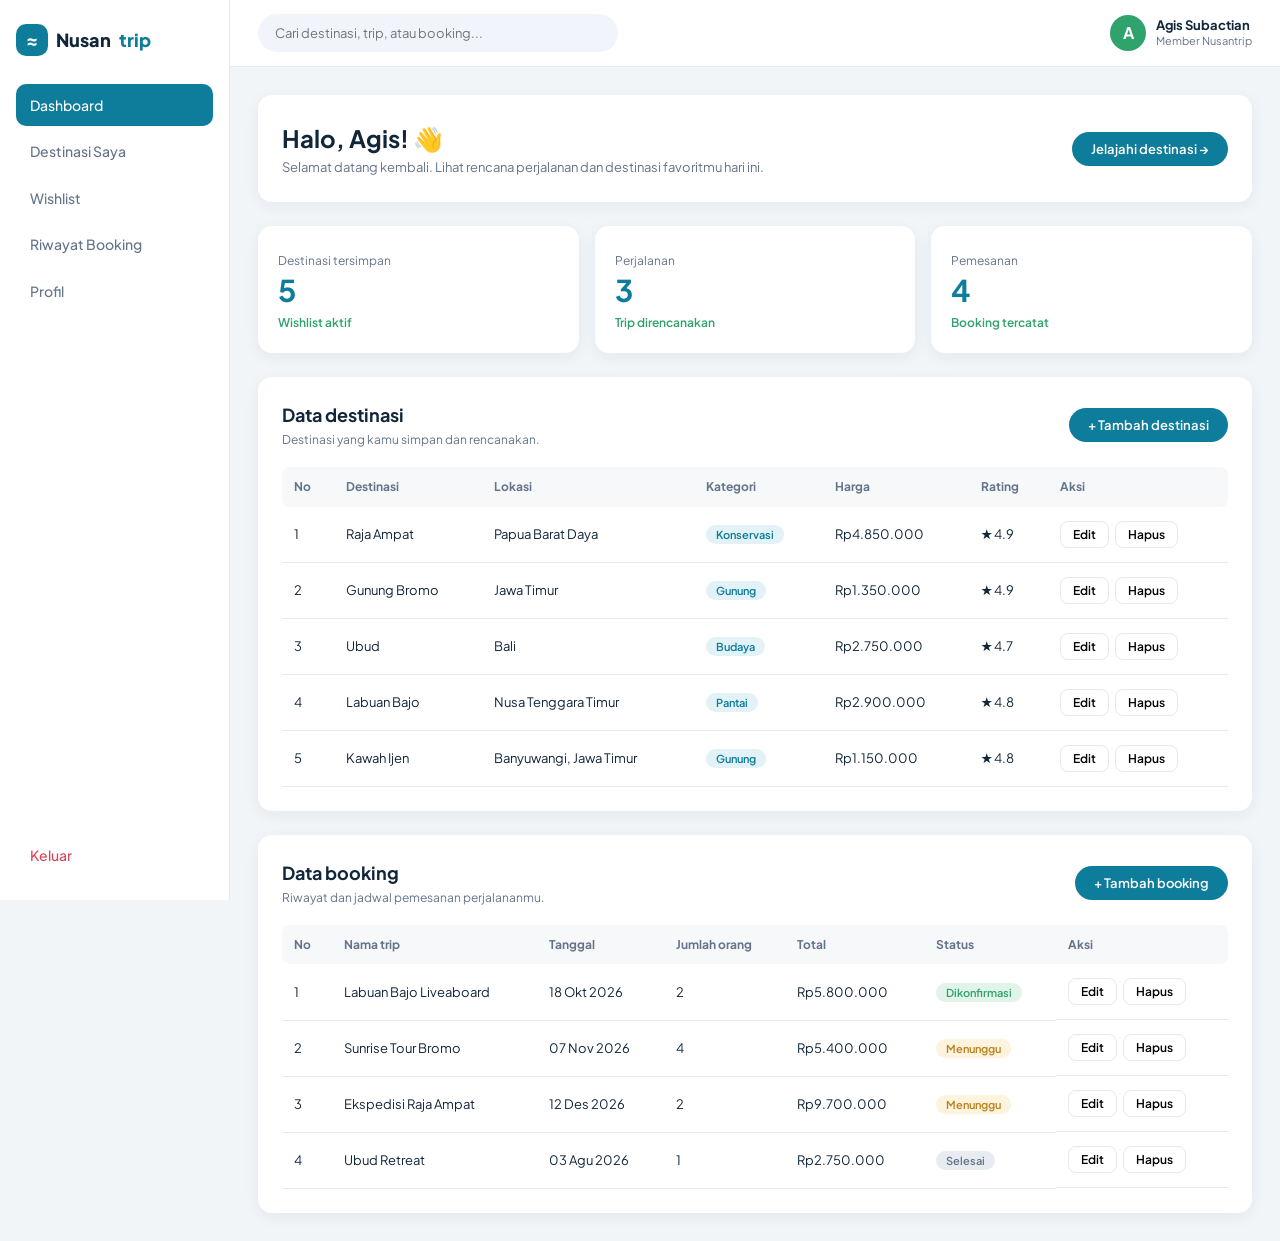
==== dashboard.html @ 66667c6d "BAB 2 CSS: Tambah halaman dan styling dashboard" ====
<!DOCTYPE html>
<html lang="id">
<head>
  <meta charset="UTF-8">
  <meta name="viewport" content="width=device-width, initial-scale=1">
  <title>Dashboard - Nusantrip</title>
  <link rel="preconnect" href="https://fonts.googleapis.com">
  <link rel="preconnect" href="https://fonts.gstatic.com" crossorigin>
  <link href="https://fonts.googleapis.com/css2?family=Plus+Jakarta+Sans:wght@400;500;600;700;800&display=swap" rel="stylesheet">
  <link rel="stylesheet" href="css/style.css">
  <link rel="stylesheet" href="css/dashboard.css">
</head>
<body class="dash">

  <aside class="sidebar">
    <a href="index.html" class="logo"><span class="logo-icon">≈</span>Nusan<span>trip</span></a>
    <nav>
      <a href="dashboard.html" class="active">Dashboard</a>
      <a href="#destinasi">Destinasi Saya</a>
      <a href="#">Wishlist</a>
      <a href="#booking">Riwayat Booking</a>
      <a href="#">Profil</a>
    </nav>
    <a href="index.html" class="logout">Keluar</a>
  </aside>

  <div class="content">
    <header class="topbar">
      <input type="search" placeholder="Cari destinasi, trip, atau booking..." aria-label="Cari">
      <div class="user"><span class="avatar">A</span><div><strong>Agis Subactian</strong><small>Member Nusantrip</small></div></div>
    </header>

    <main>
      <section class="hello">
        <div>
          <h1>Halo, Agis! 👋</h1>
          <p>Selamat datang kembali. Lihat rencana perjalanan dan destinasi favoritmu hari ini.</p>
        </div>
        <a href="index.html#destinasi" class="btn btn-primary btn-sm">Jelajahi destinasi →</a>
      </section>

      <section class="stats">
        <div class="stat"><small>Destinasi tersimpan</small><strong>5</strong><span>Wishlist aktif</span></div>
        <div class="stat"><small>Perjalanan</small><strong>3</strong><span>Trip direncanakan</span></div>
        <div class="stat"><small>Pemesanan</small><strong>4</strong><span>Booking tercatat</span></div>
      </section>

      <!-- DATA 1: Destinasi -->
      <section class="panel" id="destinasi">
        <div class="panel-head">
          <div><h2>Data destinasi</h2><p>Destinasi yang kamu simpan dan rencanakan.</p></div>
          <button class="btn btn-primary btn-sm">+ Tambah destinasi</button>
        </div>
        <div class="table-wrap">
          <table>
            <thead>
              <tr><th>No</th><th>Destinasi</th><th>Lokasi</th><th>Kategori</th><th>Harga</th><th>Rating</th><th>Aksi</th></tr>
            </thead>
            <tbody>
              <tr><td>1</td><td>Raja Ampat</td><td>Papua Barat Daya</td><td><span class="pill">Konservasi</span></td><td>Rp4.850.000</td><td>★ 4.9</td><td class="act"><button>Edit</button><button class="del">Hapus</button></td></tr>
              <tr><td>2</td><td>Gunung Bromo</td><td>Jawa Timur</td><td><span class="pill">Gunung</span></td><td>Rp1.350.000</td><td>★ 4.9</td><td class="act"><button>Edit</button><button class="del">Hapus</button></td></tr>
              <tr><td>3</td><td>Ubud</td><td>Bali</td><td><span class="pill">Budaya</span></td><td>Rp2.750.000</td><td>★ 4.7</td><td class="act"><button>Edit</button><button class="del">Hapus</button></td></tr>
              <tr><td>4</td><td>Labuan Bajo</td><td>Nusa Tenggara Timur</td><td><span class="pill">Pantai</span></td><td>Rp2.900.000</td><td>★ 4.8</td><td class="act"><button>Edit</button><button class="del">Hapus</button></td></tr>
              <tr><td>5</td><td>Kawah Ijen</td><td>Banyuwangi, Jawa Timur</td><td><span class="pill">Gunung</span></td><td>Rp1.150.000</td><td>★ 4.8</td><td class="act"><button>Edit</button><button class="del">Hapus</button></td></tr>
            </tbody>
          </table>
        </div>
      </section>

      <!-- DATA 2: Booking -->
      <section class="panel" id="booking">
        <div class="panel-head">
          <div><h2>Data booking</h2><p>Riwayat dan jadwal pemesanan perjalananmu.</p></div>
          <button class="btn btn-primary btn-sm">+ Tambah booking</button>
        </div>
        <div class="table-wrap">
          <table>
            <thead>
              <tr><th>No</th><th>Nama trip</th><th>Tanggal</th><th>Jumlah orang</th><th>Total</th><th>Status</th><th>Aksi</th></tr>
            </thead>
            <tbody>
              <tr><td>1</td><td>Labuan Bajo Liveaboard</td><td>18 Okt 2026</td><td>2</td><td>Rp5.800.000</td><td><span class="status ok">Dikonfirmasi</span></td><td class="act"><button>Edit</button><button class="del">Hapus</button></td></tr>
              <tr><td>2</td><td>Sunrise Tour Bromo</td><td>07 Nov 2026</td><td>4</td><td>Rp5.400.000</td><td><span class="status wait">Menunggu</span></td><td class="act"><button>Edit</button><button class="del">Hapus</button></td></tr>
              <tr><td>3</td><td>Ekspedisi Raja Ampat</td><td>12 Des 2026</td><td>2</td><td>Rp9.700.000</td><td><span class="status wait">Menunggu</span></td><td class="act"><button>Edit</button><button class="del">Hapus</button></td></tr>
              <tr><td>4</td><td>Ubud Retreat</td><td>03 Agu 2026</td><td>1</td><td>Rp2.750.000</td><td><span class="status done">Selesai</span></td><td class="act"><button>Edit</button><button class="del">Hapus</button></td></tr>
            </tbody>
          </table>
        </div>
      </section>
    </main>
  </div>

</body>
</html>
---- css/style.css ----
/* ===== Variabel & reset ===== */
:root {
  --primary: #0e7c9b;
  --primary-dark: #0a6179;
  --accent: #2fa36b;
  --ink: #12263a;
  --muted: #64748b;
  --cream: #f7f3ec;
  --line: #e5e9ee;
  --white: #ffffff;
  --footer: #0f1f2c;
  --radius: 14px;
  --font: "Plus Jakarta Sans", system-ui, -apple-system, "Segoe UI", sans-serif;
}

* { margin: 0; padding: 0; box-sizing: border-box; }
html { scroll-behavior: smooth; }
body { font-family: var(--font); color: var(--ink); background: var(--white); line-height: 1.6; }
img { display: block; width: 100%; height: 100%; object-fit: cover; }
a { color: inherit; text-decoration: none; }
ul { list-style: none; }
.container { width: 100%; max-width: 1200px; margin: 0 auto; padding: 0 24px; }

:focus-visible { outline: 3px solid var(--accent); outline-offset: 2px; }

/* ===== Tombol ===== */
.btn {
  display: inline-flex; align-items: center; justify-content: center; gap: 6px;
  padding: 12px 22px; border-radius: 999px; border: 1px solid transparent;
  font: 600 14px var(--font); cursor: pointer; transition: background .2s, color .2s;
}
.btn-sm { padding: 8px 18px; font-size: 13px; }
.btn-primary { background: var(--primary); color: var(--white); }
.btn-primary:hover { background: var(--primary-dark); }
.btn-outline { background: var(--white); color: var(--ink); border-color: var(--line); }
.btn-outline:hover { border-color: var(--primary); color: var(--primary); }
.btn-white { background: var(--white); color: var(--ink); }
.btn-white:hover { background: var(--cream); }

/* ===== Logo & navbar ===== */
.logo { display: inline-flex; align-items: center; gap: 8px; font-weight: 800; font-size: 18px; }
.logo span:last-child { color: var(--primary); }
.logo-icon {
  display: grid; place-items: center; width: 32px; height: 32px; border-radius: 10px;
  background: var(--primary); color: var(--white) !important; font-size: 18px;
}
.navbar { position: sticky; top: 0; z-index: 10; background: var(--white); border-bottom: 1px solid var(--line); }
.navbar-inner { display: flex; align-items: center; justify-content: space-between; height: 68px; }
.nav-menu { display: flex; align-items: center; flex: 1; justify-content: space-between; margin-left: 48px; }
.nav-menu ul { display: flex; gap: 32px; margin: 0 auto; }
.nav-menu ul a { font-size: 14px; font-weight: 500; color: var(--muted); padding: 6px 0; }
.nav-menu ul a:hover, .nav-menu ul a.active { color: var(--primary); }
.nav-menu ul a.active { border-bottom: 2px solid var(--primary); }
.nav-actions { display: flex; gap: 10px; }
.menu-toggle, .hamburger { display: none; }

/* ===== Footer ===== */
.footer { background: var(--footer); color: #c6d2dc; padding: 56px 0 24px; }
.footer .logo { color: var(--white); }
.footer-grid { display: grid; grid-template-columns: 1.6fr 1fr 1fr 1.2fr; gap: 40px; }
.footer-brand p { margin-top: 14px; font-size: 13px; max-width: 280px; }
.footer h4 { color: var(--white); font-size: 14px; margin-bottom: 14px; }
.footer li { font-size: 13px; margin-bottom: 8px; }
.footer a:hover { color: var(--white); }
.footer-bottom {
  display: flex; justify-content: space-between; gap: 12px; flex-wrap: wrap;
  margin-top: 40px; padding-top: 20px; border-top: 1px solid rgba(255,255,255,.12); font-size: 12px;
}

/* ===== Responsive: navbar & footer ===== */
@media (max-width: 900px) {
  .footer-grid { grid-template-columns: 1fr 1fr; }
}
@media (max-width: 768px) {
  .hamburger {
    display: grid; place-items: center; width: 40px; height: 40px; cursor: pointer;
    border: 1px solid var(--line); border-radius: 10px; font-size: 20px;
  }
  .nav-menu {
    display: none; position: absolute; top: 68px; left: 0; right: 0; margin: 0;
    flex-direction: column; align-items: stretch; gap: 16px; padding: 20px 24px;
    background: var(--white); border-bottom: 1px solid var(--line);
  }
  .menu-toggle:checked ~ .nav-menu { display: flex; }
  .nav-menu ul { flex-direction: column; gap: 8px; margin: 0; }
  .nav-actions .btn { flex: 1; }
}
@media (max-width: 520px) {
  .footer-grid { grid-template-columns: 1fr; }
}
---- css/dashboard.css ----
/* ===== Layout dashboard ===== */
.dash { background: #f1f5f8; display: flex; min-height: 100vh; }

.sidebar {
  position: sticky; top: 0; align-self: flex-start; height: 100vh; width: 230px; flex-shrink: 0;
  display: flex; flex-direction: column; gap: 28px; padding: 24px 16px;
  background: var(--white); border-right: 1px solid var(--line);
}
.sidebar nav { display: flex; flex-direction: column; gap: 4px; flex: 1; }
.sidebar nav a, .logout {
  padding: 10px 14px; border-radius: 10px; font-size: 14px; font-weight: 500; color: var(--muted);
}
.sidebar nav a:hover { background: #eef5f8; color: var(--primary); }
.sidebar nav a.active { background: var(--primary); color: var(--white); }
.logout { color: #d6455a; }
.logout:hover { background: #fdecef; }

.content { flex: 1; min-width: 0; }
.topbar {
  display: flex; justify-content: space-between; align-items: center; gap: 16px;
  padding: 14px 28px; background: var(--white); border-bottom: 1px solid var(--line);
}
.topbar input {
  width: 100%; max-width: 360px; padding: 10px 16px; font: 13px var(--font);
  background: #f1f4fb; border: 1px solid transparent; border-radius: 999px;
}
.topbar input:focus { outline: none; border-color: var(--primary); background: var(--white); }
.user { display: flex; align-items: center; gap: 10px; }
.user strong, .user small { display: block; line-height: 1.3; font-size: 13px; }
.user small { font-size: 11px; color: var(--muted); }
.avatar {
  display: grid; place-items: center; width: 36px; height: 36px; border-radius: 50%;
  background: var(--accent); color: var(--white); font-weight: 700;
}

main { padding: 28px; display: flex; flex-direction: column; gap: 24px; }

/* ===== Sapaan & ringkasan ===== */
.hello {
  display: flex; justify-content: space-between; align-items: center; gap: 16px;
  padding: 24px; background: var(--white); border-radius: var(--radius);
  box-shadow: 0 4px 16px rgba(18, 38, 58, .06);
}
.hello h1 { font-size: 24px; }
.hello p { font-size: 13px; color: var(--muted); }
.stats { display: grid; grid-template-columns: repeat(3, 1fr); gap: 16px; }
.stat {
  padding: 20px; background: var(--white); border-radius: var(--radius);
  box-shadow: 0 4px 16px rgba(18, 38, 58, .06);
}
.stat small { font-size: 12px; color: var(--muted); }
.stat strong { display: block; font-size: 30px; line-height: 1.2; color: var(--primary); }
.stat span { font-size: 12px; color: var(--accent); font-weight: 600; }

/* ===== Panel & tabel ===== */
.panel { padding: 24px; background: var(--white); border-radius: var(--radius); box-shadow: 0 4px 16px rgba(18, 38, 58, .06); }
.panel-head { display: flex; justify-content: space-between; align-items: center; gap: 16px; margin-bottom: 18px; }
.panel-head h2 { font-size: 18px; }
.panel-head p { font-size: 12px; color: var(--muted); }
.table-wrap { overflow-x: auto; }
table { width: 100%; border-collapse: collapse; font-size: 13px; min-width: 640px; }
th { text-align: left; padding: 10px 12px; font-size: 12px; color: var(--muted); background: #f6f8fa; }
th:first-child { border-radius: 8px 0 0 8px; }
th:last-child { border-radius: 0 8px 8px 0; }
td { padding: 14px 12px; border-bottom: 1px solid var(--line); }
tbody tr:hover { background: #fafcfd; }

.pill { padding: 3px 10px; border-radius: 999px; background: #e3f2f6; color: var(--primary); font-size: 11px; font-weight: 600; }
.status { padding: 3px 10px; border-radius: 999px; font-size: 11px; font-weight: 600; }
.status.ok { background: #e2f4ea; color: var(--accent); }
.status.wait { background: #fdf3de; color: #b9801a; }
.status.done { background: #e8ecf1; color: var(--muted); }

.act { display: flex; gap: 6px; }
.act button {
  padding: 5px 12px; border: 1px solid var(--line); border-radius: 8px;
  background: var(--white); font: 600 12px var(--font); cursor: pointer;
}
.act button:hover { border-color: var(--primary); color: var(--primary); }
.act .del:hover { border-color: #d6455a; color: #d6455a; }

/* ===== Responsive: Dashboard ===== */
@media (max-width: 900px) {
  .dash { flex-direction: column; }
  .sidebar {
    position: static; height: auto; width: 100%; flex-direction: row; align-items: center;
    flex-wrap: wrap; gap: 12px; padding: 14px 16px; border-right: 0; border-bottom: 1px solid var(--line);
  }
  .sidebar nav { flex-direction: row; flex-wrap: wrap; flex: 1 1 100%; order: 3; }
  .sidebar nav a { padding: 8px 12px; font-size: 13px; }
  .logout { margin-left: auto; }
}
@media (max-width: 640px) {
  .topbar { padding: 12px 16px; }
  .user div { display: none; }
  main { padding: 16px; }
  .hello, .panel-head { flex-direction: column; align-items: flex-start; }
  .stats { grid-template-columns: 1fr; }
  .hello h1 { font-size: 20px; }
}
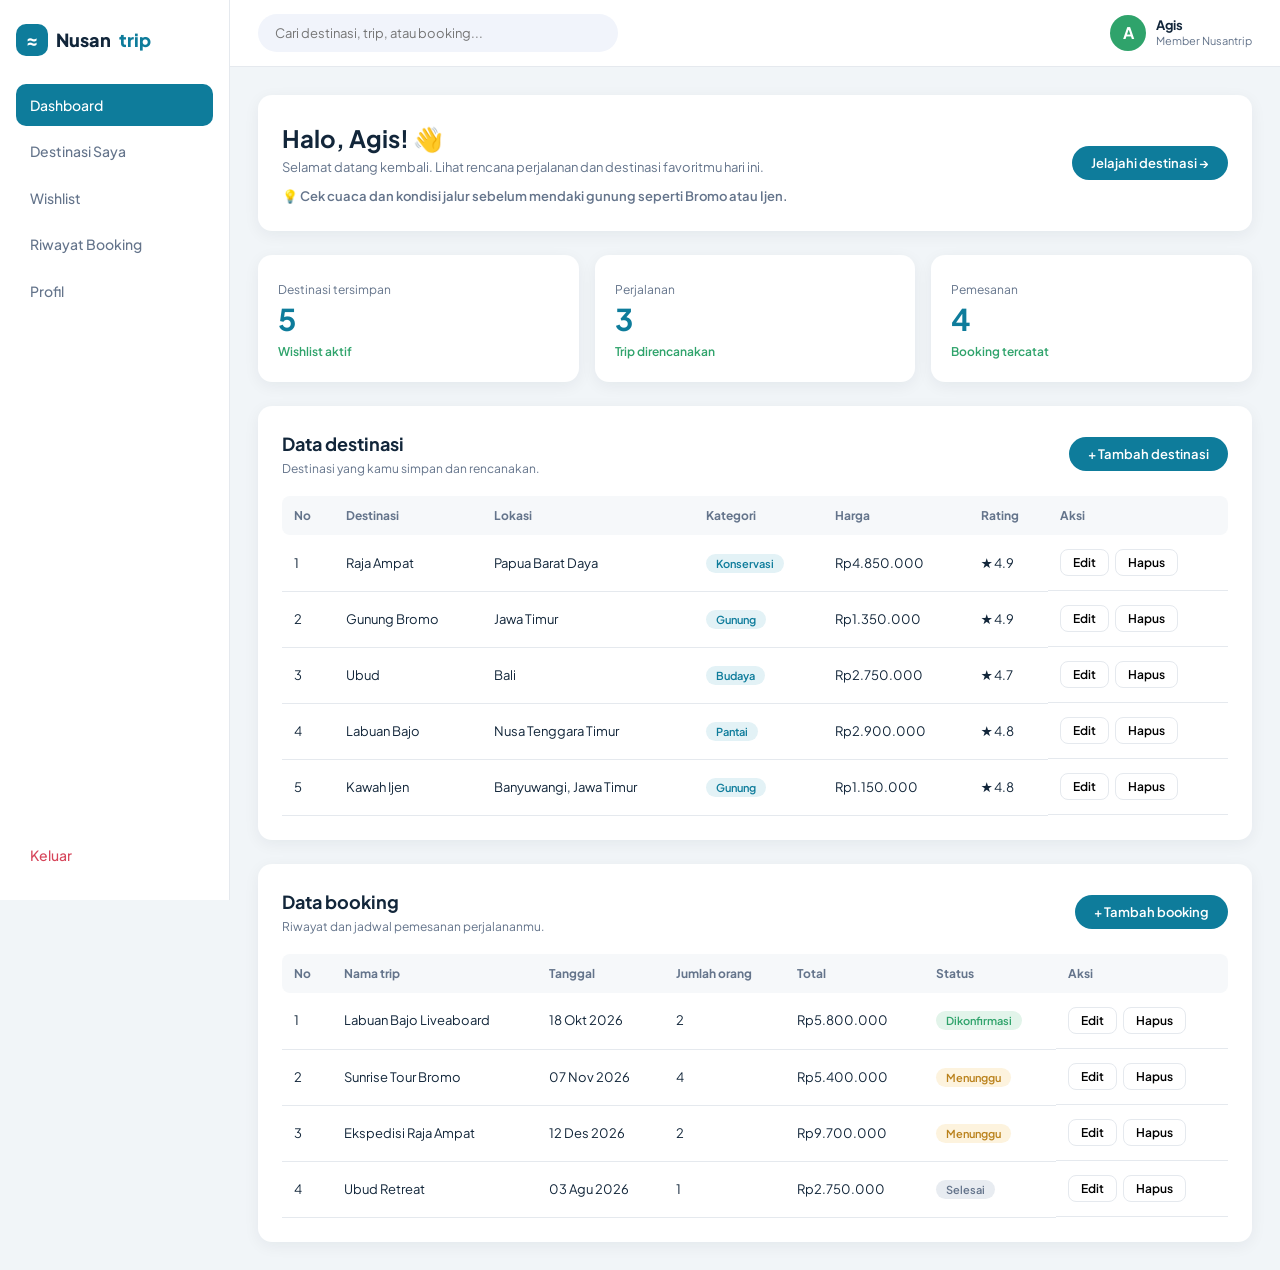
==== commit 0cf3da82: "BAB 4 JS: Tambah popup box, event, web storage, fetch, dan popup modal" ====
--- a/dashboard.html
+++ b/dashboard.html
@@ -1,94 +1,193 @@
-<!DOCTYPE html>
+<!doctype html>
 <html lang="id">
-<head>
-  <meta charset="UTF-8">
-  <meta name="viewport" content="width=device-width, initial-scale=1">
-  <title>Dashboard - Nusantrip</title>
-  <link rel="preconnect" href="https://fonts.googleapis.com">
-  <link rel="preconnect" href="https://fonts.gstatic.com" crossorigin>
-  <link href="https://fonts.googleapis.com/css2?family=Plus+Jakarta+Sans:wght@400;500;600;700;800&display=swap" rel="stylesheet">
-  <link rel="stylesheet" href="css/style.css">
-  <link rel="stylesheet" href="css/dashboard.css">
-</head>
-<body class="dash">
+  <head>
+    <meta charset="UTF-8" />
+    <meta name="viewport" content="width=device-width, initial-scale=1" />
+    <title>Dashboard - Nusantrip</title>
+    <link rel="preconnect" href="https://fonts.googleapis.com" />
+    <link rel="preconnect" href="https://fonts.gstatic.com" crossorigin />
+    <link href="https://fonts.googleapis.com/css2?family=Plus+Jakarta+Sans:wght@400;500;600;700;800&display=swap" rel="stylesheet" />
+    <link rel="stylesheet" href="css/style.css" />
+    <link rel="stylesheet" href="css/dashboard.css" />
+  </head>
+  <body class="dash">
+    <aside class="sidebar">
+      <a href="index.html" class="logo"><span class="logo-icon">≈</span>Nusan<span>trip</span></a>
+      <nav>
+        <a href="dashboard.html" class="active">Dashboard</a>
+        <a href="#destinasi">Destinasi Saya</a>
+        <a href="#">Wishlist</a>
+        <a href="#booking">Riwayat Booking</a>
+        <a href="#">Profil</a>
+      </nav>
+      <a href="index.html" class="logout" id="logout">Keluar</a>
+    </aside>
 
-  <aside class="sidebar">
-    <a href="index.html" class="logo"><span class="logo-icon">≈</span>Nusan<span>trip</span></a>
-    <nav>
-      <a href="dashboard.html" class="active">Dashboard</a>
-      <a href="#destinasi">Destinasi Saya</a>
-      <a href="#">Wishlist</a>
-      <a href="#booking">Riwayat Booking</a>
-      <a href="#">Profil</a>
-    </nav>
-    <a href="index.html" class="logout">Keluar</a>
-  </aside>
+    <div class="content">
+      <header class="topbar">
+        <input type="search" id="cari" placeholder="Cari destinasi, trip, atau booking..." aria-label="Cari" />
+        <div class="user">
+          <span class="avatar">A</span>
+          <div><strong>Agis Subactian</strong><small>Member Nusantrip</small></div>
+        </div>
+      </header>
 
-  <div class="content">
-    <header class="topbar">
-      <input type="search" placeholder="Cari destinasi, trip, atau booking..." aria-label="Cari">
-      <div class="user"><span class="avatar">A</span><div><strong>Agis Subactian</strong><small>Member Nusantrip</small></div></div>
-    </header>
+      <main>
+        <section class="hello">
+          <div>
+            <h1 id="sapaan">Halo, Agis! 👋</h1>
+            <p>Selamat datang kembali. Lihat rencana perjalanan dan destinasi favoritmu hari ini.</p>
+            <p id="tips" class="tips">Memuat tips...</p>
+          </div>
+          <a href="index.html#destinasi" class="btn btn-primary btn-sm">Jelajahi destinasi →</a>
+        </section>
 
-    <main>
-      <section class="hello">
-        <div>
-          <h1>Halo, Agis! 👋</h1>
-          <p>Selamat datang kembali. Lihat rencana perjalanan dan destinasi favoritmu hari ini.</p>
-        </div>
-        <a href="index.html#destinasi" class="btn btn-primary btn-sm">Jelajahi destinasi →</a>
-      </section>
+        <section class="stats">
+          <div class="stat"><small>Destinasi tersimpan</small><strong>5</strong><span>Wishlist aktif</span></div>
+          <div class="stat"><small>Perjalanan</small><strong>3</strong><span>Trip direncanakan</span></div>
+          <div class="stat"><small>Pemesanan</small><strong>4</strong><span>Booking tercatat</span></div>
+        </section>
 
-      <section class="stats">
-        <div class="stat"><small>Destinasi tersimpan</small><strong>5</strong><span>Wishlist aktif</span></div>
-        <div class="stat"><small>Perjalanan</small><strong>3</strong><span>Trip direncanakan</span></div>
-        <div class="stat"><small>Pemesanan</small><strong>4</strong><span>Booking tercatat</span></div>
-      </section>
+        <!-- DATA 1: Destinasi -->
+        <section class="panel" id="destinasi">
+          <div class="panel-head">
+            <div>
+              <h2>Data destinasi</h2>
+              <p>Destinasi yang kamu simpan dan rencanakan.</p>
+            </div>
+            <button class="btn btn-primary btn-sm" id="tambah-destinasi">+ Tambah destinasi</button>
+          </div>
+          <div class="table-wrap">
+            <table>
+              <thead>
+                <tr>
+                  <th>No</th>
+                  <th>Destinasi</th>
+                  <th>Lokasi</th>
+                  <th>Kategori</th>
+                  <th>Harga</th>
+                  <th>Rating</th>
+                  <th>Aksi</th>
+                </tr>
+              </thead>
+              <tbody id="tbody-destinasi">
+                <tr>
+                  <td>1</td>
+                  <td>Raja Ampat</td>
+                  <td>Papua Barat Daya</td>
+                  <td><span class="pill">Konservasi</span></td>
+                  <td>Rp4.850.000</td>
+                  <td>★ 4.9</td>
+                  <td class="act"><button>Edit</button><button class="del">Hapus</button></td>
+                </tr>
+                <tr>
+                  <td>2</td>
+                  <td>Gunung Bromo</td>
+                  <td>Jawa Timur</td>
+                  <td><span class="pill">Gunung</span></td>
+                  <td>Rp1.350.000</td>
+                  <td>★ 4.9</td>
+                  <td class="act"><button>Edit</button><button class="del">Hapus</button></td>
+                </tr>
+                <tr>
+                  <td>3</td>
+                  <td>Ubud</td>
+                  <td>Bali</td>
+                  <td><span class="pill">Budaya</span></td>
+                  <td>Rp2.750.000</td>
+                  <td>★ 4.7</td>
+                  <td class="act"><button>Edit</button><button class="del">Hapus</button></td>
+                </tr>
+                <tr>
+                  <td>4</td>
+                  <td>Labuan Bajo</td>
+                  <td>Nusa Tenggara Timur</td>
+                  <td><span class="pill">Pantai</span></td>
+                  <td>Rp2.900.000</td>
+                  <td>★ 4.8</td>
+                  <td class="act"><button>Edit</button><button class="del">Hapus</button></td>
+                </tr>
+                <tr>
+                  <td>5</td>
+                  <td>Kawah Ijen</td>
+                  <td>Banyuwangi, Jawa Timur</td>
+                  <td><span class="pill">Gunung</span></td>
+                  <td>Rp1.150.000</td>
+                  <td>★ 4.8</td>
+                  <td class="act"><button>Edit</button><button class="del">Hapus</button></td>
+                </tr>
+              </tbody>
+            </table>
+          </div>
+        </section>
 
-      <!-- DATA 1: Destinasi -->
-      <section class="panel" id="destinasi">
-        <div class="panel-head">
-          <div><h2>Data destinasi</h2><p>Destinasi yang kamu simpan dan rencanakan.</p></div>
-          <button class="btn btn-primary btn-sm">+ Tambah destinasi</button>
-        </div>
-        <div class="table-wrap">
-          <table>
-            <thead>
-              <tr><th>No</th><th>Destinasi</th><th>Lokasi</th><th>Kategori</th><th>Harga</th><th>Rating</th><th>Aksi</th></tr>
-            </thead>
-            <tbody>
-              <tr><td>1</td><td>Raja Ampat</td><td>Papua Barat Daya</td><td><span class="pill">Konservasi</span></td><td>Rp4.850.000</td><td>★ 4.9</td><td class="act"><button>Edit</button><button class="del">Hapus</button></td></tr>
-              <tr><td>2</td><td>Gunung Bromo</td><td>Jawa Timur</td><td><span class="pill">Gunung</span></td><td>Rp1.350.000</td><td>★ 4.9</td><td class="act"><button>Edit</button><button class="del">Hapus</button></td></tr>
-              <tr><td>3</td><td>Ubud</td><td>Bali</td><td><span class="pill">Budaya</span></td><td>Rp2.750.000</td><td>★ 4.7</td><td class="act"><button>Edit</button><button class="del">Hapus</button></td></tr>
-              <tr><td>4</td><td>Labuan Bajo</td><td>Nusa Tenggara Timur</td><td><span class="pill">Pantai</span></td><td>Rp2.900.000</td><td>★ 4.8</td><td class="act"><button>Edit</button><button class="del">Hapus</button></td></tr>
-              <tr><td>5</td><td>Kawah Ijen</td><td>Banyuwangi, Jawa Timur</td><td><span class="pill">Gunung</span></td><td>Rp1.150.000</td><td>★ 4.8</td><td class="act"><button>Edit</button><button class="del">Hapus</button></td></tr>
-            </tbody>
-          </table>
-        </div>
-      </section>
+        <!-- DATA 2: Booking -->
+        <section class="panel" id="booking">
+          <div class="panel-head">
+            <div>
+              <h2>Data booking</h2>
+              <p>Riwayat dan jadwal pemesanan perjalananmu.</p>
+            </div>
+            <button class="btn btn-primary btn-sm" id="tambah-booking">+ Tambah booking</button>
+          </div>
+          <div class="table-wrap">
+            <table>
+              <thead>
+                <tr>
+                  <th>No</th>
+                  <th>Nama trip</th>
+                  <th>Tanggal</th>
+                  <th>Jumlah orang</th>
+                  <th>Total</th>
+                  <th>Status</th>
+                  <th>Aksi</th>
+                </tr>
+              </thead>
+              <tbody id="tbody-booking">
+                <tr>
+                  <td>1</td>
+                  <td>Labuan Bajo Liveaboard</td>
+                  <td>18 Okt 2026</td>
+                  <td>2</td>
+                  <td>Rp5.800.000</td>
+                  <td><span class="status ok">Dikonfirmasi</span></td>
+                  <td class="act"><button>Edit</button><button class="del">Hapus</button></td>
+                </tr>
+                <tr>
+                  <td>2</td>
+                  <td>Sunrise Tour Bromo</td>
+                  <td>07 Nov 2026</td>
+                  <td>4</td>
+                  <td>Rp5.400.000</td>
+                  <td><span class="status wait">Menunggu</span></td>
+                  <td class="act"><button>Edit</button><button class="del">Hapus</button></td>
+                </tr>
+                <tr>
+                  <td>3</td>
+                  <td>Ekspedisi Raja Ampat</td>
+                  <td>12 Des 2026</td>
+                  <td>2</td>
+                  <td>Rp9.700.000</td>
+                  <td><span class="status wait">Menunggu</span></td>
+                  <td class="act"><button>Edit</button><button class="del">Hapus</button></td>
+                </tr>
+                <tr>
+                  <td>4</td>
+                  <td>Ubud Retreat</td>
+                  <td>03 Agu 2026</td>
+                  <td>1</td>
+                  <td>Rp2.750.000</td>
+                  <td><span class="status done">Selesai</span></td>
+                  <td class="act"><button>Edit</button><button class="del">Hapus</button></td>
+                </tr>
+              </tbody>
+            </table>
+          </div>
+        </section>
+      </main>
+    </div>
 
-      <!-- DATA 2: Booking -->
-      <section class="panel" id="booking">
-        <div class="panel-head">
-          <div><h2>Data booking</h2><p>Riwayat dan jadwal pemesanan perjalananmu.</p></div>
-          <button class="btn btn-primary btn-sm">+ Tambah booking</button>
-        </div>
-        <div class="table-wrap">
-          <table>
-            <thead>
-              <tr><th>No</th><th>Nama trip</th><th>Tanggal</th><th>Jumlah orang</th><th>Total</th><th>Status</th><th>Aksi</th></tr>
-            </thead>
-            <tbody>
-              <tr><td>1</td><td>Labuan Bajo Liveaboard</td><td>18 Okt 2026</td><td>2</td><td>Rp5.800.000</td><td><span class="status ok">Dikonfirmasi</span></td><td class="act"><button>Edit</button><button class="del">Hapus</button></td></tr>
-              <tr><td>2</td><td>Sunrise Tour Bromo</td><td>07 Nov 2026</td><td>4</td><td>Rp5.400.000</td><td><span class="status wait">Menunggu</span></td><td class="act"><button>Edit</button><button class="del">Hapus</button></td></tr>
-              <tr><td>3</td><td>Ekspedisi Raja Ampat</td><td>12 Des 2026</td><td>2</td><td>Rp9.700.000</td><td><span class="status wait">Menunggu</span></td><td class="act"><button>Edit</button><button class="del">Hapus</button></td></tr>
-              <tr><td>4</td><td>Ubud Retreat</td><td>03 Agu 2026</td><td>1</td><td>Rp2.750.000</td><td><span class="status done">Selesai</span></td><td class="act"><button>Edit</button><button class="del">Hapus</button></td></tr>
-            </tbody>
-          </table>
-        </div>
-      </section>
-    </main>
-  </div>
-
-</body>
+    <script src="js/modal.js"></script>
+    <script src="js/dashboard.js"></script>
+  </body>
 </html>
--- a/css/style.css
+++ b/css/style.css
@@ -13,78 +13,404 @@
   --font: "Plus Jakarta Sans", system-ui, -apple-system, "Segoe UI", sans-serif;
 }
 
-* { margin: 0; padding: 0; box-sizing: border-box; }
-html { scroll-behavior: smooth; }
-body { font-family: var(--font); color: var(--ink); background: var(--white); line-height: 1.6; }
-img { display: block; width: 100%; height: 100%; object-fit: cover; }
-a { color: inherit; text-decoration: none; }
-ul { list-style: none; }
-.container { width: 100%; max-width: 1200px; margin: 0 auto; padding: 0 24px; }
-
-:focus-visible { outline: 3px solid var(--accent); outline-offset: 2px; }
+* {
+  margin: 0;
+  padding: 0;
+  box-sizing: border-box;
+}
+html {
+  scroll-behavior: smooth;
+}
+body {
+  font-family: var(--font);
+  color: var(--ink);
+  background: var(--white);
+  line-height: 1.6;
+}
+img {
+  display: block;
+  width: 100%;
+  height: 100%;
+  object-fit: cover;
+}
+a {
+  color: inherit;
+  text-decoration: none;
+}
+ul {
+  list-style: none;
+}
+.container {
+  width: 100%;
+  max-width: 1200px;
+  margin: 0 auto;
+  padding: 0 24px;
+}
+
+:focus-visible {
+  outline: 3px solid var(--accent);
+  outline-offset: 2px;
+}
 
 /* ===== Tombol ===== */
 .btn {
-  display: inline-flex; align-items: center; justify-content: center; gap: 6px;
-  padding: 12px 22px; border-radius: 999px; border: 1px solid transparent;
-  font: 600 14px var(--font); cursor: pointer; transition: background .2s, color .2s;
-}
-.btn-sm { padding: 8px 18px; font-size: 13px; }
-.btn-primary { background: var(--primary); color: var(--white); }
-.btn-primary:hover { background: var(--primary-dark); }
-.btn-outline { background: var(--white); color: var(--ink); border-color: var(--line); }
-.btn-outline:hover { border-color: var(--primary); color: var(--primary); }
-.btn-white { background: var(--white); color: var(--ink); }
-.btn-white:hover { background: var(--cream); }
+  display: inline-flex;
+  align-items: center;
+  justify-content: center;
+  gap: 6px;
+  padding: 12px 22px;
+  border-radius: 999px;
+  border: 1px solid transparent;
+  font: 600 14px var(--font);
+  cursor: pointer;
+  transition:
+    background 0.2s,
+    color 0.2s;
+}
+.btn-sm {
+  padding: 8px 18px;
+  font-size: 13px;
+}
+.btn-primary {
+  background: var(--primary);
+  color: var(--white);
+}
+.btn-primary:hover {
+  background: var(--primary-dark);
+}
+.btn-outline {
+  background: var(--white);
+  color: var(--ink);
+  border-color: var(--line);
+}
+.btn-outline:hover {
+  border-color: var(--primary);
+  color: var(--primary);
+}
+.btn-white {
+  background: var(--white);
+  color: var(--ink);
+}
+.btn-white:hover {
+  background: var(--cream);
+}
 
 /* ===== Logo & navbar ===== */
-.logo { display: inline-flex; align-items: center; gap: 8px; font-weight: 800; font-size: 18px; }
-.logo span:last-child { color: var(--primary); }
+.logo {
+  display: inline-flex;
+  align-items: center;
+  gap: 8px;
+  font-weight: 800;
+  font-size: 18px;
+}
+.logo span:last-child {
+  color: var(--primary);
+}
 .logo-icon {
-  display: grid; place-items: center; width: 32px; height: 32px; border-radius: 10px;
-  background: var(--primary); color: var(--white) !important; font-size: 18px;
-}
-.navbar { position: sticky; top: 0; z-index: 10; background: var(--white); border-bottom: 1px solid var(--line); }
-.navbar-inner { display: flex; align-items: center; justify-content: space-between; height: 68px; }
-.nav-menu { display: flex; align-items: center; flex: 1; justify-content: space-between; margin-left: 48px; }
-.nav-menu ul { display: flex; gap: 32px; margin: 0 auto; }
-.nav-menu ul a { font-size: 14px; font-weight: 500; color: var(--muted); padding: 6px 0; }
-.nav-menu ul a:hover, .nav-menu ul a.active { color: var(--primary); }
-.nav-menu ul a.active { border-bottom: 2px solid var(--primary); }
-.nav-actions { display: flex; gap: 10px; }
-.menu-toggle, .hamburger { display: none; }
+  display: grid;
+  place-items: center;
+  width: 32px;
+  height: 32px;
+  border-radius: 10px;
+  background: var(--primary);
+  color: var(--white) !important;
+  font-size: 18px;
+}
+.navbar {
+  position: sticky;
+  top: 0;
+  z-index: 10;
+  background: var(--white);
+  border-bottom: 1px solid var(--line);
+}
+.navbar-inner {
+  display: flex;
+  align-items: center;
+  justify-content: space-between;
+  height: 68px;
+}
+.nav-menu {
+  display: flex;
+  align-items: center;
+  flex: 1;
+  justify-content: space-between;
+  margin-left: 48px;
+}
+.nav-menu ul {
+  display: flex;
+  gap: 32px;
+  margin: 0 auto;
+}
+.nav-menu ul a {
+  font-size: 14px;
+  font-weight: 500;
+  color: var(--muted);
+  padding: 6px 0;
+}
+.nav-menu ul a:hover,
+.nav-menu ul a.active {
+  color: var(--primary);
+}
+.nav-menu ul a.active {
+  border-bottom: 2px solid var(--primary);
+}
+.nav-actions {
+  display: flex;
+  gap: 10px;
+}
+.menu-toggle,
+.hamburger {
+  display: none;
+}
 
 /* ===== Footer ===== */
-.footer { background: var(--footer); color: #c6d2dc; padding: 56px 0 24px; }
-.footer .logo { color: var(--white); }
-.footer-grid { display: grid; grid-template-columns: 1.6fr 1fr 1fr 1.2fr; gap: 40px; }
-.footer-brand p { margin-top: 14px; font-size: 13px; max-width: 280px; }
-.footer h4 { color: var(--white); font-size: 14px; margin-bottom: 14px; }
-.footer li { font-size: 13px; margin-bottom: 8px; }
-.footer a:hover { color: var(--white); }
+.footer {
+  background: var(--footer);
+  color: #c6d2dc;
+  padding: 56px 0 24px;
+}
+.footer .logo {
+  color: var(--white);
+}
+.footer-grid {
+  display: grid;
+  grid-template-columns: 1.6fr 1fr 1fr 1.2fr;
+  gap: 40px;
+}
+.footer-brand p {
+  margin-top: 14px;
+  font-size: 13px;
+  max-width: 280px;
+}
+.footer h4 {
+  color: var(--white);
+  font-size: 14px;
+  margin-bottom: 14px;
+}
+.footer li {
+  font-size: 13px;
+  margin-bottom: 8px;
+}
+.footer a:hover {
+  color: var(--white);
+}
 .footer-bottom {
-  display: flex; justify-content: space-between; gap: 12px; flex-wrap: wrap;
-  margin-top: 40px; padding-top: 20px; border-top: 1px solid rgba(255,255,255,.12); font-size: 12px;
+  display: flex;
+  justify-content: space-between;
+  gap: 12px;
+  flex-wrap: wrap;
+  margin-top: 40px;
+  padding-top: 20px;
+  border-top: 1px solid rgba(255, 255, 255, 0.12);
+  font-size: 12px;
 }
 
 /* ===== Responsive: navbar & footer ===== */
 @media (max-width: 900px) {
-  .footer-grid { grid-template-columns: 1fr 1fr; }
+  .footer-grid {
+    grid-template-columns: 1fr 1fr;
+  }
 }
 @media (max-width: 768px) {
   .hamburger {
-    display: grid; place-items: center; width: 40px; height: 40px; cursor: pointer;
-    border: 1px solid var(--line); border-radius: 10px; font-size: 20px;
+    display: grid;
+    place-items: center;
+    width: 40px;
+    height: 40px;
+    cursor: pointer;
+    border: 1px solid var(--line);
+    border-radius: 10px;
+    font-size: 20px;
   }
   .nav-menu {
-    display: none; position: absolute; top: 68px; left: 0; right: 0; margin: 0;
-    flex-direction: column; align-items: stretch; gap: 16px; padding: 20px 24px;
-    background: var(--white); border-bottom: 1px solid var(--line);
-  }
-  .menu-toggle:checked ~ .nav-menu { display: flex; }
-  .nav-menu ul { flex-direction: column; gap: 8px; margin: 0; }
-  .nav-actions .btn { flex: 1; }
+    display: none;
+    position: absolute;
+    top: 68px;
+    left: 0;
+    right: 0;
+    margin: 0;
+    flex-direction: column;
+    align-items: stretch;
+    gap: 16px;
+    padding: 20px 24px;
+    background: var(--white);
+    border-bottom: 1px solid var(--line);
+  }
+  .menu-toggle:checked ~ .nav-menu {
+    display: flex;
+  }
+  .nav-menu ul {
+    flex-direction: column;
+    gap: 8px;
+    margin: 0;
+  }
+  .nav-actions .btn {
+    flex: 1;
+  }
 }
 @media (max-width: 520px) {
-  .footer-grid { grid-template-columns: 1fr; }
-}
+  .footer-grid {
+    grid-template-columns: 1fr;
+  }
+}
+
+/* ===== Navbar saat di-scroll (BAB 3) ===== */
+.navbar.scrolled {
+  box-shadow: 0 6px 20px rgba(18, 38, 58, 0.1);
+}
+#fav-badge {
+  align-self: center;
+  padding: 4px 12px;
+  border-radius: 999px;
+  background: #fdecef;
+  color: #d6455a;
+  font-size: 12px;
+  font-weight: 700;
+}
+
+/* ===== Toast / Snackbar (BAB 3) ===== */
+#toast-container {
+  position: fixed;
+  right: 20px;
+  bottom: 20px;
+  z-index: 100;
+  display: flex;
+  flex-direction: column;
+  gap: 10px;
+  max-width: calc(100vw - 40px);
+}
+.toast {
+  display: flex;
+  align-items: center;
+  justify-content: space-between;
+  gap: 14px;
+  min-width: 260px;
+  padding: 12px 16px;
+  border-radius: 12px;
+  border-left: 5px solid var(--primary);
+  background: var(--ink);
+  color: var(--white);
+  font-size: 13px;
+  font-weight: 500;
+  box-shadow: 0 10px 28px rgba(0, 0, 0, 0.25);
+  opacity: 0;
+  transform: translateY(16px);
+  transition:
+    opacity 0.3s,
+    transform 0.3s;
+}
+.toast.show {
+  opacity: 1;
+  transform: translateY(0);
+}
+.toast-success {
+  border-left-color: var(--accent);
+}
+.toast-error {
+  border-left-color: #e0475b;
+}
+.toast-close {
+  background: none;
+  border: 0;
+  color: inherit;
+  font-size: 20px;
+  line-height: 1;
+  cursor: pointer;
+  opacity: 0.7;
+}
+.toast-close:hover {
+  opacity: 1;
+}
+@media (max-width: 520px) {
+  #toast-container {
+    left: 16px;
+    right: 16px;
+    bottom: 16px;
+  }
+  .toast {
+    min-width: 0;
+  }
+}
+
+/* ===== Popup Modal (BAB 4) ===== */
+.modal-overlay {
+  position: fixed;
+  inset: 0;
+  z-index: 200;
+  display: grid;
+  place-items: center;
+  padding: 16px;
+  background: rgba(10, 25, 35, 0.55);
+  opacity: 0;
+  transition: opacity 0.25s;
+}
+.modal-overlay.show {
+  opacity: 1;
+}
+.modal-box {
+  width: 100%;
+  max-width: 440px;
+  max-height: 92vh;
+  overflow-y: auto;
+  padding: 26px;
+  background: var(--white);
+  border-radius: 16px;
+  box-shadow: 0 24px 60px rgba(0, 0, 0, 0.3);
+  transform: translateY(20px) scale(0.97);
+  transition: transform 0.25s;
+}
+.modal-overlay.show .modal-box {
+  transform: none;
+}
+.modal-box h2 {
+  font-size: 20px;
+  color: var(--primary);
+  margin-bottom: 18px;
+}
+.modal-box label {
+  display: block;
+  font-size: 14px;
+  font-weight: 600;
+  margin-bottom: 6px;
+}
+.modal-box input,
+.modal-box textarea {
+  width: 100%;
+  padding: 10px 12px;
+  margin-bottom: 16px;
+  font: 14px var(--font);
+  border: 1px solid #d5dbe1;
+  border-radius: 8px;
+  resize: vertical;
+}
+.modal-box input:focus,
+.modal-box textarea:focus {
+  outline: none;
+  border-color: var(--primary);
+}
+.modal-aksi {
+  display: flex;
+  justify-content: flex-end;
+  gap: 10px;
+  margin-top: 6px;
+}
+.modal-aksi button {
+  padding: 9px 20px;
+  border: 0;
+  border-radius: 8px;
+  color: var(--white);
+  font: 600 13px var(--font);
+  cursor: pointer;
+}
+.btn-keluar {
+  background: #8a949e;
+}
+.btn-keluar:hover {
+  background: #6f7a85;
+}
+.btn-lanjut {
+  background: var(--primary);
+}
+.btn-lanjut:hover {
+  background: var(--primary-dark);
+}
--- a/css/dashboard.css
+++ b/css/dashboard.css
@@ -1,100 +1,321 @@
 /* ===== Layout dashboard ===== */
-.dash { background: #f1f5f8; display: flex; min-height: 100vh; }
+.dash {
+  background: #f1f5f8;
+  display: flex;
+  min-height: 100vh;
+}
 
 .sidebar {
-  position: sticky; top: 0; align-self: flex-start; height: 100vh; width: 230px; flex-shrink: 0;
-  display: flex; flex-direction: column; gap: 28px; padding: 24px 16px;
-  background: var(--white); border-right: 1px solid var(--line);
-}
-.sidebar nav { display: flex; flex-direction: column; gap: 4px; flex: 1; }
-.sidebar nav a, .logout {
-  padding: 10px 14px; border-radius: 10px; font-size: 14px; font-weight: 500; color: var(--muted);
-}
-.sidebar nav a:hover { background: #eef5f8; color: var(--primary); }
-.sidebar nav a.active { background: var(--primary); color: var(--white); }
-.logout { color: #d6455a; }
-.logout:hover { background: #fdecef; }
-
-.content { flex: 1; min-width: 0; }
+  position: sticky;
+  top: 0;
+  align-self: flex-start;
+  height: 100vh;
+  width: 230px;
+  flex-shrink: 0;
+  display: flex;
+  flex-direction: column;
+  gap: 28px;
+  padding: 24px 16px;
+  background: var(--white);
+  border-right: 1px solid var(--line);
+}
+.sidebar nav {
+  display: flex;
+  flex-direction: column;
+  gap: 4px;
+  flex: 1;
+}
+.sidebar nav a,
+.logout {
+  padding: 10px 14px;
+  border-radius: 10px;
+  font-size: 14px;
+  font-weight: 500;
+  color: var(--muted);
+}
+.sidebar nav a:hover {
+  background: #eef5f8;
+  color: var(--primary);
+}
+.sidebar nav a.active {
+  background: var(--primary);
+  color: var(--white);
+}
+.logout {
+  color: #d6455a;
+}
+.logout:hover {
+  background: #fdecef;
+}
+
+.content {
+  flex: 1;
+  min-width: 0;
+}
 .topbar {
-  display: flex; justify-content: space-between; align-items: center; gap: 16px;
-  padding: 14px 28px; background: var(--white); border-bottom: 1px solid var(--line);
+  display: flex;
+  justify-content: space-between;
+  align-items: center;
+  gap: 16px;
+  padding: 14px 28px;
+  background: var(--white);
+  border-bottom: 1px solid var(--line);
 }
 .topbar input {
-  width: 100%; max-width: 360px; padding: 10px 16px; font: 13px var(--font);
-  background: #f1f4fb; border: 1px solid transparent; border-radius: 999px;
-}
-.topbar input:focus { outline: none; border-color: var(--primary); background: var(--white); }
-.user { display: flex; align-items: center; gap: 10px; }
-.user strong, .user small { display: block; line-height: 1.3; font-size: 13px; }
-.user small { font-size: 11px; color: var(--muted); }
+  width: 100%;
+  max-width: 360px;
+  padding: 10px 16px;
+  font: 13px var(--font);
+  background: #f1f4fb;
+  border: 1px solid transparent;
+  border-radius: 999px;
+}
+.topbar input:focus {
+  outline: none;
+  border-color: var(--primary);
+  background: var(--white);
+}
+.user {
+  display: flex;
+  align-items: center;
+  gap: 10px;
+}
+.user strong,
+.user small {
+  display: block;
+  line-height: 1.3;
+  font-size: 13px;
+}
+.user small {
+  font-size: 11px;
+  color: var(--muted);
+}
 .avatar {
-  display: grid; place-items: center; width: 36px; height: 36px; border-radius: 50%;
-  background: var(--accent); color: var(--white); font-weight: 700;
-}
-
-main { padding: 28px; display: flex; flex-direction: column; gap: 24px; }
+  display: grid;
+  place-items: center;
+  width: 36px;
+  height: 36px;
+  border-radius: 50%;
+  background: var(--accent);
+  color: var(--white);
+  font-weight: 700;
+}
+
+main {
+  padding: 28px;
+  display: flex;
+  flex-direction: column;
+  gap: 24px;
+}
 
 /* ===== Sapaan & ringkasan ===== */
 .hello {
-  display: flex; justify-content: space-between; align-items: center; gap: 16px;
-  padding: 24px; background: var(--white); border-radius: var(--radius);
-  box-shadow: 0 4px 16px rgba(18, 38, 58, .06);
-}
-.hello h1 { font-size: 24px; }
-.hello p { font-size: 13px; color: var(--muted); }
-.stats { display: grid; grid-template-columns: repeat(3, 1fr); gap: 16px; }
+  display: flex;
+  justify-content: space-between;
+  align-items: center;
+  gap: 16px;
+  padding: 24px;
+  background: var(--white);
+  border-radius: var(--radius);
+  box-shadow: 0 4px 16px rgba(18, 38, 58, 0.06);
+}
+.hello h1 {
+  font-size: 24px;
+}
+.hello p {
+  font-size: 13px;
+  color: var(--muted);
+}
+.stats {
+  display: grid;
+  grid-template-columns: repeat(3, 1fr);
+  gap: 16px;
+}
 .stat {
-  padding: 20px; background: var(--white); border-radius: var(--radius);
-  box-shadow: 0 4px 16px rgba(18, 38, 58, .06);
-}
-.stat small { font-size: 12px; color: var(--muted); }
-.stat strong { display: block; font-size: 30px; line-height: 1.2; color: var(--primary); }
-.stat span { font-size: 12px; color: var(--accent); font-weight: 600; }
+  padding: 20px;
+  background: var(--white);
+  border-radius: var(--radius);
+  box-shadow: 0 4px 16px rgba(18, 38, 58, 0.06);
+}
+.stat small {
+  font-size: 12px;
+  color: var(--muted);
+}
+.stat strong {
+  display: block;
+  font-size: 30px;
+  line-height: 1.2;
+  color: var(--primary);
+}
+.stat span {
+  font-size: 12px;
+  color: var(--accent);
+  font-weight: 600;
+}
 
 /* ===== Panel & tabel ===== */
-.panel { padding: 24px; background: var(--white); border-radius: var(--radius); box-shadow: 0 4px 16px rgba(18, 38, 58, .06); }
-.panel-head { display: flex; justify-content: space-between; align-items: center; gap: 16px; margin-bottom: 18px; }
-.panel-head h2 { font-size: 18px; }
-.panel-head p { font-size: 12px; color: var(--muted); }
-.table-wrap { overflow-x: auto; }
-table { width: 100%; border-collapse: collapse; font-size: 13px; min-width: 640px; }
-th { text-align: left; padding: 10px 12px; font-size: 12px; color: var(--muted); background: #f6f8fa; }
-th:first-child { border-radius: 8px 0 0 8px; }
-th:last-child { border-radius: 0 8px 8px 0; }
-td { padding: 14px 12px; border-bottom: 1px solid var(--line); }
-tbody tr:hover { background: #fafcfd; }
-
-.pill { padding: 3px 10px; border-radius: 999px; background: #e3f2f6; color: var(--primary); font-size: 11px; font-weight: 600; }
-.status { padding: 3px 10px; border-radius: 999px; font-size: 11px; font-weight: 600; }
-.status.ok { background: #e2f4ea; color: var(--accent); }
-.status.wait { background: #fdf3de; color: #b9801a; }
-.status.done { background: #e8ecf1; color: var(--muted); }
-
-.act { display: flex; gap: 6px; }
+.panel {
+  padding: 24px;
+  background: var(--white);
+  border-radius: var(--radius);
+  box-shadow: 0 4px 16px rgba(18, 38, 58, 0.06);
+}
+.panel-head {
+  display: flex;
+  justify-content: space-between;
+  align-items: center;
+  gap: 16px;
+  margin-bottom: 18px;
+}
+.panel-head h2 {
+  font-size: 18px;
+}
+.panel-head p {
+  font-size: 12px;
+  color: var(--muted);
+}
+.table-wrap {
+  overflow-x: auto;
+}
+table {
+  width: 100%;
+  border-collapse: collapse;
+  font-size: 13px;
+  min-width: 640px;
+}
+th {
+  text-align: left;
+  padding: 10px 12px;
+  font-size: 12px;
+  color: var(--muted);
+  background: #f6f8fa;
+}
+th:first-child {
+  border-radius: 8px 0 0 8px;
+}
+th:last-child {
+  border-radius: 0 8px 8px 0;
+}
+td {
+  padding: 14px 12px;
+  border-bottom: 1px solid var(--line);
+}
+tbody tr:hover {
+  background: #fafcfd;
+}
+
+.pill {
+  padding: 3px 10px;
+  border-radius: 999px;
+  background: #e3f2f6;
+  color: var(--primary);
+  font-size: 11px;
+  font-weight: 600;
+}
+.status {
+  padding: 3px 10px;
+  border-radius: 999px;
+  font-size: 11px;
+  font-weight: 600;
+}
+.status.ok {
+  background: #e2f4ea;
+  color: var(--accent);
+}
+.status.wait {
+  background: #fdf3de;
+  color: #b9801a;
+}
+.status.done {
+  background: #e8ecf1;
+  color: var(--muted);
+}
+
+.act {
+  display: flex;
+  gap: 6px;
+}
 .act button {
-  padding: 5px 12px; border: 1px solid var(--line); border-radius: 8px;
-  background: var(--white); font: 600 12px var(--font); cursor: pointer;
-}
-.act button:hover { border-color: var(--primary); color: var(--primary); }
-.act .del:hover { border-color: #d6455a; color: #d6455a; }
+  padding: 5px 12px;
+  border: 1px solid var(--line);
+  border-radius: 8px;
+  background: var(--white);
+  font: 600 12px var(--font);
+  cursor: pointer;
+}
+.act button:hover {
+  border-color: var(--primary);
+  color: var(--primary);
+}
+.act .del:hover {
+  border-color: #d6455a;
+  color: #d6455a;
+}
 
 /* ===== Responsive: Dashboard ===== */
 @media (max-width: 900px) {
-  .dash { flex-direction: column; }
+  .dash {
+    flex-direction: column;
+  }
   .sidebar {
-    position: static; height: auto; width: 100%; flex-direction: row; align-items: center;
-    flex-wrap: wrap; gap: 12px; padding: 14px 16px; border-right: 0; border-bottom: 1px solid var(--line);
-  }
-  .sidebar nav { flex-direction: row; flex-wrap: wrap; flex: 1 1 100%; order: 3; }
-  .sidebar nav a { padding: 8px 12px; font-size: 13px; }
-  .logout { margin-left: auto; }
+    position: static;
+    height: auto;
+    width: 100%;
+    flex-direction: row;
+    align-items: center;
+    flex-wrap: wrap;
+    gap: 12px;
+    padding: 14px 16px;
+    border-right: 0;
+    border-bottom: 1px solid var(--line);
+  }
+  .sidebar nav {
+    flex-direction: row;
+    flex-wrap: wrap;
+    flex: 1 1 100%;
+    order: 3;
+  }
+  .sidebar nav a {
+    padding: 8px 12px;
+    font-size: 13px;
+  }
+  .logout {
+    margin-left: auto;
+  }
 }
 @media (max-width: 640px) {
-  .topbar { padding: 12px 16px; }
-  .user div { display: none; }
-  main { padding: 16px; }
-  .hello, .panel-head { flex-direction: column; align-items: flex-start; }
-  .stats { grid-template-columns: 1fr; }
-  .hello h1 { font-size: 20px; }
-}
+  .topbar {
+    padding: 12px 16px;
+  }
+  .user div {
+    display: none;
+  }
+  main {
+    padding: 16px;
+  }
+  .hello,
+  .panel-head {
+    flex-direction: column;
+    align-items: flex-start;
+  }
+  .stats {
+    grid-template-columns: 1fr;
+  }
+  .hello h1 {
+    font-size: 20px;
+  }
+}
+
+/* ===== BAB 4 ===== */
+.tips {
+  margin-top: 8px;
+  font-size: 12px;
+  font-weight: 600;
+  color: var(--accent);
+}
+.stat {
+  transition: transform 0.2s;
+}
+.avatar {
+  cursor: pointer;
+}
